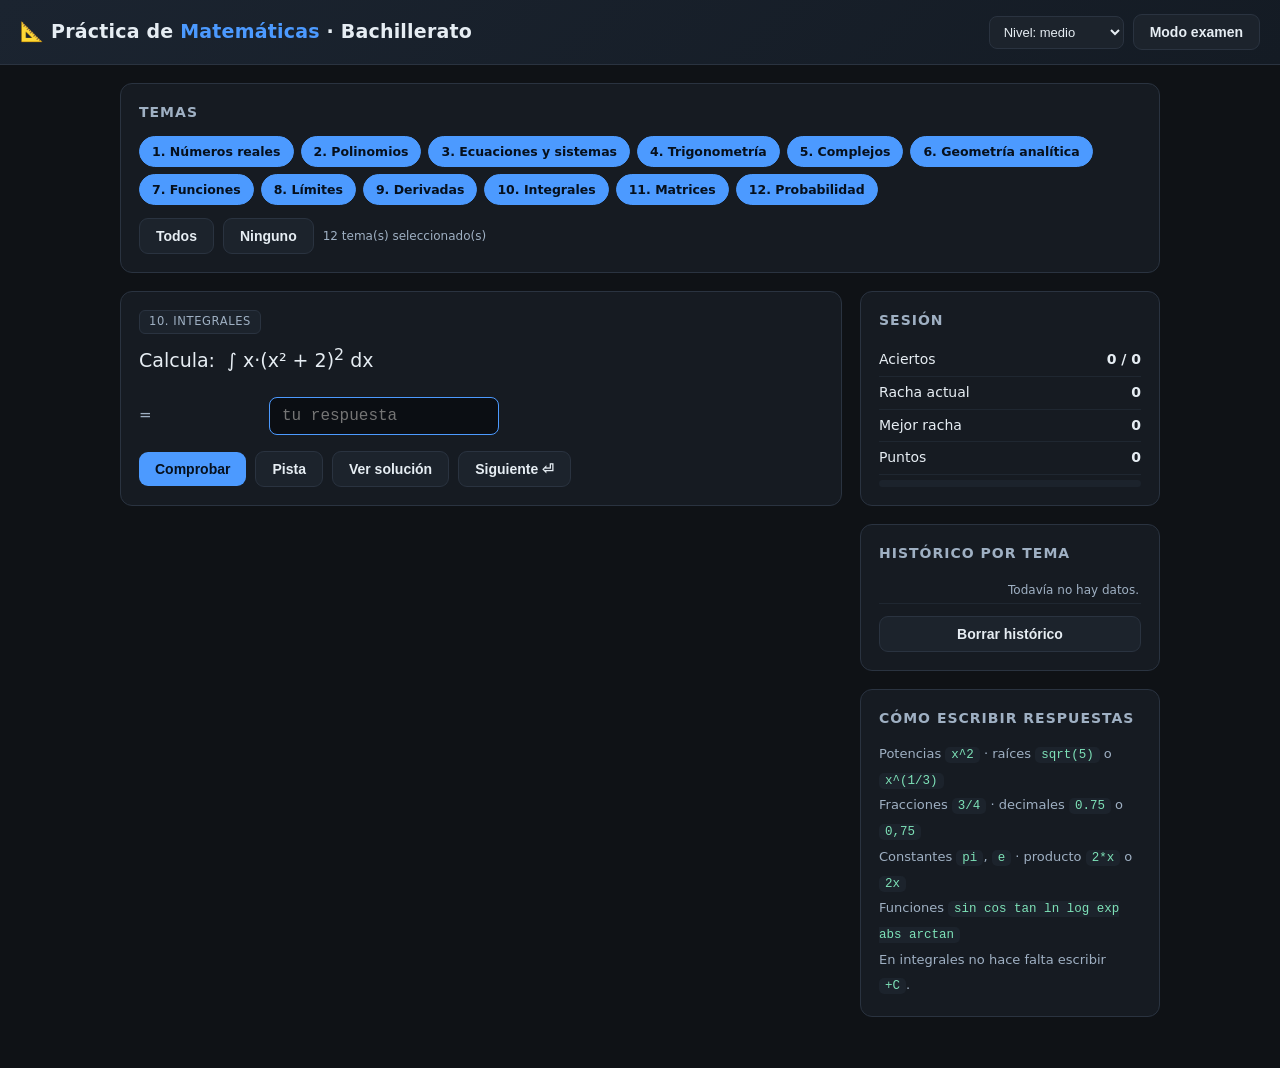
==== app/index.html @ c06fdfd4 "Portal de clases: contenido real de Matematicas y publicacion inicial" ====
<!DOCTYPE html>
<html lang="es">
<head>
<meta charset="utf-8">
<meta name="viewport" content="width=device-width, initial-scale=1">
<title>Práctica de Matemáticas · Bachillerato</title>
<style>
:root{
  --bg:#0f1216; --bg2:#161b22; --bg3:#1c232c; --line:#2a3340;
  --fg:#e6edf3; --fg2:#9fb0c3; --acc:#4c9aff; --acc2:#7ee2b8;
  --ok:#3fb950; --bad:#f0616d; --warn:#e3b341;
  --radius:12px;
}
*{box-sizing:border-box}
body{margin:0;background:var(--bg);color:var(--fg);
  font-family:"Segoe UI",system-ui,-apple-system,sans-serif;line-height:1.55}
header{background:linear-gradient(135deg,#1b2430,#141b24);border-bottom:1px solid var(--line);
  padding:14px 20px;display:flex;flex-wrap:wrap;align-items:center;gap:14px}
h1{font-size:19px;margin:0;font-weight:650;letter-spacing:.2px}
h1 span{color:var(--acc)}
.wrap{max-width:1080px;margin:0 auto;padding:18px 20px 60px}
.grid{display:grid;grid-template-columns:1fr 300px;gap:18px}
@media(max-width:900px){.grid{grid-template-columns:1fr}}
.card{background:var(--bg2);border:1px solid var(--line);border-radius:var(--radius);padding:18px}
.card h2{margin:0 0 12px;font-size:14px;text-transform:uppercase;letter-spacing:1px;color:var(--fg2);font-weight:600}

/* controles */
.chips{display:flex;flex-wrap:wrap;gap:7px}
.chip{background:var(--bg3);border:1px solid var(--line);color:var(--fg2);border-radius:999px;
  padding:5px 12px;font-size:12.5px;cursor:pointer;user-select:none;transition:.12s}
.chip:hover{border-color:var(--acc);color:var(--fg)}
.chip.on{background:var(--acc);border-color:var(--acc);color:#06101d;font-weight:600}
.btn{background:var(--acc);color:#06101d;border:0;border-radius:9px;padding:9px 16px;
  font-size:14px;font-weight:600;cursor:pointer;transition:.12s}
.btn:hover{filter:brightness(1.12)}
.btn.sec{background:var(--bg3);color:var(--fg);border:1px solid var(--line)}
.btn.sec:hover{border-color:var(--acc)}
.btn:disabled{opacity:.4;cursor:not-allowed}
.row{display:flex;gap:9px;flex-wrap:wrap;align-items:center}
select{background:var(--bg3);color:var(--fg);border:1px solid var(--line);border-radius:8px;padding:7px 10px;font-size:13px}

/* ejercicio */
#enun{font-size:19px;margin:6px 0 18px;line-height:1.9}
.tag{display:inline-block;background:var(--bg3);border:1px solid var(--line);color:var(--fg2);
  border-radius:6px;padding:2px 9px;font-size:11.5px;letter-spacing:.6px;text-transform:uppercase}
.campo{display:flex;align-items:center;gap:10px;margin:9px 0;flex-wrap:wrap}
.campo label{min-width:120px;color:var(--fg2);font-size:15px}
.campo input{background:#0b0e13;border:1.5px solid var(--line);color:var(--fg);border-radius:8px;
  padding:9px 12px;font-size:16px;font-family:"Consolas","SF Mono",monospace;width:230px;outline:none}
.campo input:focus{border-color:var(--acc)}
.campo input.ok{border-color:var(--ok);background:#0d1a10}
.campo input.bad{border-color:var(--bad);background:#1c0f11}
.ops{display:flex;flex-direction:column;gap:7px;margin:10px 0}
.op{background:var(--bg3);border:1.5px solid var(--line);border-radius:9px;padding:10px 14px;
  cursor:pointer;font-size:16px;transition:.12s}
.op:hover{border-color:var(--acc)}
.op.sel{border-color:var(--acc);background:#16283f}
.op.ok{border-color:var(--ok);background:#0d1a10}
.op.bad{border-color:var(--bad);background:#1c0f11}
#fb{margin:14px 0 0;padding:12px 14px;border-radius:9px;font-size:15px;display:none}
#fb.ok{display:block;background:#0d1a10;border:1px solid var(--ok);color:#9ae6a8}
#fb.bad{display:block;background:#1c0f11;border:1px solid var(--bad);color:#f2a8ad}
#panel{margin-top:14px;padding:14px;background:#101821;border:1px dashed var(--line);
  border-radius:9px;font-size:15px;display:none;line-height:1.85}
#panel b{color:var(--acc2)}

/* matemáticas */
.frac{display:inline-flex;flex-direction:column;vertical-align:-0.55em;text-align:center;margin:0 3px;font-size:.92em}
.frac .n{border-bottom:1.4px solid currentColor;padding:0 5px;line-height:1.25}
.frac .d{padding:0 5px;line-height:1.25}
.sq{white-space:nowrap}
.sq .rad{border-top:1.4px solid currentColor;padding:0 3px 0 2px;margin-left:-1px}
.per{border-top:1.5px solid currentColor}
.mat{display:inline-flex;align-items:center;vertical-align:middle;margin:0 4px}
.mat .par{font-size:2.4em;font-weight:200;line-height:.9}
.mat table{border-collapse:collapse;margin:0 2px}
.mat td{padding:2px 9px;text-align:center;font-size:.92em}
.sys{display:inline-block;border-left:2px solid currentColor;padding-left:11px;margin:4px 0}
.sys div{line-height:1.7}
code{background:var(--bg3);padding:1px 6px;border-radius:5px;font-size:.88em;color:var(--acc2)}

/* stats */
.stat{display:flex;justify-content:space-between;padding:5px 0;font-size:14px;border-bottom:1px solid #1f2731}
.stat:last-child{border:0}
.stat b{font-variant-numeric:tabular-nums}
.bar{height:7px;background:var(--bg3);border-radius:99px;overflow:hidden;margin-top:5px}
.bar i{display:block;height:100%;background:linear-gradient(90deg,var(--acc),var(--acc2))}
.mini{font-size:12px;color:var(--fg2)}
table.tt{width:100%;border-collapse:collapse;font-size:12.5px}
table.tt td{padding:4px 2px;border-bottom:1px solid #1f2731}
table.tt td:last-child{text-align:right;font-variant-numeric:tabular-nums;color:var(--fg2)}
.hidden{display:none!important}
#ayuda{font-size:13px;color:var(--fg2);line-height:1.9}
#ayuda code{font-size:12.5px}
#examfin li{margin:7px 0}
</style>
</head>
<body>

<header>
  <h1>📐 Práctica de <span>Matemáticas</span> · Bachillerato</h1>
  <div class="row" style="margin-left:auto">
    <select id="nivel">
      <option value="1">Nivel: básico</option>
      <option value="2" selected>Nivel: medio</option>
      <option value="3">Nivel: avanzado</option>
    </select>
    <button class="btn sec" id="bModo">Modo examen</button>
  </div>
</header>

<div class="wrap">
  <div class="card" style="margin-bottom:18px">
    <h2>Temas</h2>
    <div class="chips" id="chips"></div>
    <div class="row" style="margin-top:13px">
      <button class="btn sec" id="bTodos">Todos</button>
      <button class="btn sec" id="bNinguno">Ninguno</button>
      <span class="mini" id="cuenta"></span>
    </div>
  </div>

  <div class="grid">
    <div>
      <div class="card" id="cEj">
        <div class="row" style="justify-content:space-between">
          <span class="tag" id="tagTema">—</span>
          <span class="mini" id="progExam"></span>
        </div>
        <div id="enun">Elige uno o varios temas y pulsa <b>Empezar</b>.</div>
        <div id="campos"></div>
        <div id="fb"></div>
        <div id="panel"></div>
        <div class="row" style="margin-top:16px">
          <button class="btn" id="bComprobar">Comprobar</button>
          <button class="btn sec" id="bPista">Pista</button>
          <button class="btn sec" id="bSol">Ver solución</button>
          <button class="btn sec" id="bSig">Siguiente ⏎</button>
        </div>
      </div>

      <div class="card hidden" id="cExamFin" style="margin-top:18px">
        <h2>Resultado del examen</h2>
        <div id="examfin"></div>
        <button class="btn" id="bReintentar" style="margin-top:12px">Nuevo examen</button>
      </div>
    </div>

    <div>
      <div class="card">
        <h2>Sesión</h2>
        <div class="stat"><span>Aciertos</span><b id="sOk">0 / 0</b></div>
        <div class="stat"><span>Racha actual</span><b id="sRacha">0</b></div>
        <div class="stat"><span>Mejor racha</span><b id="sMejor">0</b></div>
        <div class="stat"><span>Puntos</span><b id="sPts">0</b></div>
        <div class="bar"><i id="barra" style="width:0%"></i></div>
      </div>

      <div class="card" style="margin-top:18px">
        <h2>Histórico por tema</h2>
        <table class="tt" id="tabla"></table>
        <button class="btn sec" id="bReset" style="margin-top:12px;width:100%">Borrar histórico</button>
      </div>

      <div class="card" style="margin-top:18px">
        <h2>Cómo escribir respuestas</h2>
        <div id="ayuda">
          Potencias <code>x^2</code> · raíces <code>sqrt(5)</code> o <code>x^(1/3)</code><br>
          Fracciones <code>3/4</code> · decimales <code>0.75</code> o <code>0,75</code><br>
          Constantes <code>pi</code>, <code>e</code> · producto <code>2*x</code> o <code>2x</code><br>
          Funciones <code>sin cos tan ln log exp abs arctan</code><br>
          En integrales no hace falta escribir <code>+C</code>.
        </div>
      </div>
    </div>
  </div>
</div>

<script>
"use strict";
/* ══════════════════════════ 1. UTILIDADES ══════════════════════════ */
const R = {
  i:(a,b)=>Math.floor(Math.random()*(b-a+1))+a,
  nz:(a,b)=>{let v=0;while(v===0)v=R.i(a,b);return v;},
  pick:a=>a[Math.floor(Math.random()*a.length)],
  sg:()=>Math.random()<0.5?-1:1
};
const gcd=(a,b)=>{a=Math.abs(a);b=Math.abs(b);while(b){const t=b;b=a%b;a=t;}return a||1;};
function fr(n,d){if(d<0){n=-n;d=-d;}const g=gcd(n,d);return [n/g,d/g];}
const fact=n=>{let r=1;for(let i=2;i<=n;i++)r*=i;return r;};
const comb=(n,k)=>(k<0||k>n)?0:Math.round(fact(n)/(fact(k)*fact(n-k)));
const det3=m=>m[0][0]*(m[1][1]*m[2][2]-m[1][2]*m[2][1])
            -m[0][1]*(m[1][0]*m[2][2]-m[1][2]*m[2][0])
            +m[0][2]*(m[1][0]*m[2][1]-m[1][1]*m[2][0]);
const rnd=(x,d)=>Math.round(x*10**d)/10**d;

/* ── render matemático ── */
const MIN='−';
function fh(n,d){const[a,b]=fr(n,d);if(b===1)return String(a).replace('-',MIN);
  return (a<0?MIN:'')+`<span class="frac"><span class="n">${Math.abs(a)}</span><span class="d">${b}</span></span>`;}
function fhx(n,d){return `<span class="frac"><span class="n">${n}</span><span class="d">${d}</span></span>`;}
const sq=x=>`<span class="sq">√<span class="rad">${x}</span></span>`;
const sup=(b,e)=>e===1?b:`${b}<sup>${e}</sup>`;
function pol(cs,v='x'){ // cs de mayor a menor grado
  const g=cs.length-1;let out='';
  cs.forEach((c,i)=>{const p=g-i;if(c===0)return;
    const s=out?(c<0?' '+MIN+' ':' + '):(c<0?MIN:'');
    const a=Math.abs(c);
    const ct=(a===1&&p>0)?'':String(a);
    const vt=p===0?'':(p===1?v:`${v}<sup>${p}</sup>`);
    out+=s+ct+vt;});
  return out||'0';
}
const sgn=c=>(c<0?' '+MIN+' ':' + ')+Math.abs(c);
function matHTML(m){
  let t='<table>'+m.map(r=>'<tr>'+r.map(x=>`<td>${String(x).replace('-',MIN)}</td>`).join('')+'</tr>').join('')+'</table>';
  return `<span class="mat"><span class="par">(</span>${t}<span class="par">)</span></span>`;
}
const sys=ls=>`<span class="sys">${ls.map(l=>`<div>${l}</div>`).join('')}</span>`;

/* ══════════════════════════ 2. PARSER ══════════════════════════ */
const FUNCS={sin:Math.sin,cos:Math.cos,tan:Math.tan,asin:Math.asin,acos:Math.acos,
  atan:Math.atan,arcsin:Math.asin,arccos:Math.acos,arctan:Math.atan,
  ln:Math.log,log:x=>Math.log10(x),sqrt:Math.sqrt,exp:Math.exp,abs:Math.abs,
  senh:Math.sinh,cosh:Math.cosh,sen:Math.sin,tg:Math.tan,raiz:Math.sqrt};
const CONST={pi:Math.PI,e:Math.E,PI:Math.PI};

function tokenize(s){
  s=String(s).replace(/,/g,'.').replace(/\s+/g,'').replace(/[·×]/g,'*').replace(/[−–—]/g,'-');
  const t=[];let i=0;
  while(i<s.length){
    const c=s[i];
    if(/[0-9.]/.test(c)){let j=i;while(j<s.length&&/[0-9.]/.test(s[j]))j++;
      t.push({t:'n',v:parseFloat(s.slice(i,j))});i=j;}
    else if(/[a-zA-Z]/.test(c)){let j=i;while(j<s.length&&/[a-zA-Z]/.test(s[j]))j++;
      t.push({t:'id',v:s.slice(i,j)});i=j;}
    else if('+-*/^()'.includes(c)){t.push({t:c});i++;}
    else throw new Error('car');
  }
  return t;
}
function parse(str){
  const t=tokenize(str);let p=0;
  const peek=()=>t[p], eat=k=>{if(t[p]&&t[p].t===k){p++;return true;}return false;};
  const startsFactor=()=>{const k=peek();return k&&(k.t==='n'||k.t==='id'||k.t==='(');};
  function expr(){let a=term();
    while(peek()&&(peek().t==='+'||peek().t==='-')){const o=t[p++].t;const b=term();
      a=o==='+'?bin(a,b,(x,y)=>x+y):bin(a,b,(x,y)=>x-y);}
    return a;}
  function term(){let a=unary();
    for(;;){
      if(eat('*')) a=bin(a,unary(),(x,y)=>x*y);
      else if(eat('/')) a=bin(a,unary(),(x,y)=>x/y);
      else if(startsFactor()) a=bin(a,unary(),(x,y)=>x*y);
      else break;}
    return a;}
  function unary(){
    if(eat('-')){const a=unary();return v=>-a(v);}
    if(eat('+'))return unary();
    return power();}
  function power(){const a=atom();
    if(eat('^')){const b=unary();return v=>Math.pow(a(v),b(v));}
    return a;}
  function atom(){
    const k=peek();
    if(!k) throw new Error('fin');
    if(k.t==='n'){p++;return ()=>k.v;}
    if(k.t==='('){p++;const a=expr();if(!eat(')'))throw new Error(')');return a;}
    if(k.t==='id'){
      p++;const name=k.v;
      if(FUNCS[name]){const f=FUNCS[name];
        let arg;
        if(eat('(')){arg=expr();if(!eat(')'))throw new Error(')');}
        else arg=power();
        return v=>f(arg(v));}
      if(name in CONST){const c=CONST[name];return ()=>c;}
      if(name.length===1) return v=>(v&&name in v)?v[name]:NaN;
      throw new Error('id '+name);}
    throw new Error('tok');
  }
  const bin=(a,b,f)=>v=>f(a(v),b(v));
  const fn=expr();
  if(p!==t.length) throw new Error('resto');
  return fn;
}
function evalNum(s){try{const f=parse(s);const v=f({});return (typeof v==='number'&&isFinite(v))?v:NaN;}catch(e){return NaN;}}
function sameFn(u,r,dom,upToConst){
  let fu,fr_;
  try{fu=parse(u);fr_=parse(r);}catch(e){return false;}
  const lo=dom?dom[0]:0.37, hi=dom?dom[1]:2.13;
  const ds=[];let val=0;
  for(let i=0;i<16;i++){
    const x=lo+(hi-lo)*(i+0.5)/16+0.011*Math.sin(i*5.3);
    let a,b;
    try{a=fu({x});b=fr_({x});}catch(e){return false;}
    if(!isFinite(a)||!isFinite(b))continue;
    val++;
    if(upToConst) ds.push(a-b);
    else if(Math.abs(a-b)>1e-6*(1+Math.abs(b))) return false;
  }
  if(val<5) return false;
  if(upToConst){const mx=Math.max(...ds),mn=Math.min(...ds);return (mx-mn)<=1e-6*(1+Math.abs(mx));}
  return true;
}
const ACENTOS=new RegExp('[\\u0300-\\u036f]','g');
const norm=s=>String(s).toLowerCase().normalize('NFD').replace(ACENTOS,'').replace(/[\s.\-_]/g,'');

/* ══════════════════════════ 3. GENERADORES ══════════════════════════ */
const TEMAS=[
 {id:'numeros',      n:1,  nom:'Números reales'},
 {id:'polinomios',   n:2,  nom:'Polinomios'},
 {id:'ecuaciones',   n:3,  nom:'Ecuaciones y sistemas'},
 {id:'trigonometria',n:4,  nom:'Trigonometría'},
 {id:'complejos',    n:5,  nom:'Complejos'},
 {id:'geometria',    n:6,  nom:'Geometría analítica'},
 {id:'funciones',    n:7,  nom:'Funciones'},
 {id:'limites',      n:8,  nom:'Límites'},
 {id:'derivadas',    n:9,  nom:'Derivadas'},
 {id:'integrales',   n:10, nom:'Integrales'},
 {id:'matrices',     n:11, nom:'Matrices'},
 {id:'probabilidad', n:12, nom:'Probabilidad'}
];
const GEN={}; TEMAS.forEach(t=>GEN[t.id]=[]);
const add=(tema,nivel,f)=>GEN[tema].push({nivel,f});

/* ───────── TEMA 1 · Números reales ───────── */
add('numeros',1,()=>{
  const b=R.pick([2,3,5,10]), k=R.i(-2,5);
  const disp = k>=0 ? String(b**k) : fhx(1,b**(-k));
  return {en:`Calcula sin calculadora:&nbsp; log<sub>${b}</sub>&thinsp;${disp}`,
    ca:[{et:'=',tipo:'num',resp:String(k)}],
    pi:`¿A qué exponente hay que elevar ${b} para obtener ese número?`,
    so:`${b}<sup>${k}</sup> = ${disp}, por definición de logaritmo el resultado es <b>${k}</b>.`};
});
add('numeros',2,()=>{
  let n=R.i(11,98); if(n%11===0)n++;
  const [p,q]=fr(n,99);
  return {en:`Expresa como fracción irreducible el decimal periódico &nbsp;0,<span class="per">${n}</span><span class="per">${n}</span>…`,
    ca:[{et:'=',tipo:'num',resp:`${p}/${q}`}],
    pi:'Llama x al número, multiplica por 100 y resta.',
    so:`100x = ${n},${n}… &nbsp;y&nbsp; x = 0,${n}… ⟹ 99x = ${n} ⟹ x = ${fh(n,99)} = <b>${fh(p,q)}</b>`};
});
add('numeros',1,()=>{
  const a=R.i(2,9), b=R.pick([2,3,5,6,7,10,11]);
  const N=a*a*b;
  return {en:`Extrae todos los factores posibles de&nbsp; ${sq(N)} &nbsp;y escríbelo como a·${sq('b')}`,
    ca:[{et:'a =',tipo:'num',resp:String(a)},{et:'b =',tipo:'num',resp:String(b)}],
    pi:`Descompón ${N} en factores primos y saca las parejas.`,
    so:`${N} = ${a}² · ${b} ⟹ ${sq(N)} = <b>${a}${sq(b)}</b>`};
});
add('numeros',2,()=>{
  const m=R.pick([2,3,5,7,11]), k=m*R.i(2,6);
  return {en:`Racionaliza y simplifica:&nbsp; ${fhx(k,sq(m))}`,
    ca:[{et:'=',tipo:'num',resp:`${k/m}*sqrt(${m})`}],
    pi:`Multiplica numerador y denominador por ${sq(m)}.`,
    so:`${fhx(k,sq(m))} = ${fhx(k+'·'+sq(m),m)} = <b>${k/m}${sq(m)}</b>`};
});
add('numeros',2,()=>{
  const a=R.i(1,3), m=R.i(-4,4), r=R.i(1,5);
  const b=-a*m, c=a*r;
  return {en:`Resuelve la inecuación&nbsp; |${pol([a,b])}| &lt; ${c} &nbsp;e indica los extremos del intervalo solución.`,
    ca:[{et:'Extremo izq.',tipo:'num',resp:String(m-r)},{et:'Extremo der.',tipo:'num',resp:String(m+r)}],
    pi:'|A| &lt; k equivale a −k &lt; A &lt; k.',
    so:`${MIN}${c} &lt; ${pol([a,b])} &lt; ${c} ⟹ ${a*(m-r)} &lt; ${a}x &lt; ${a*(m+r)} ⟹ x ∈ <b>(${m-r}, ${m+r})</b>`};
});
add('numeros',3,()=>{
  const p=R.i(-3,4),q=R.i(-2,3),r=R.i(-2,3),s=R.i(1,3);
  const ex=(p+2*q-3*r)*s;
  return {en:`Expresa como potencia de 2 e indica el exponente:&nbsp; ( 2<sup>${p}</sup> · 4<sup>${q}</sup> : 8<sup>${r}</sup> )<sup>${s}</sup>`,
    ca:[{et:'exponente =',tipo:'num',resp:String(ex)}],
    pi:'4 = 2² y 8 = 2³. Después suma y resta exponentes.',
    so:`(2<sup>${p}</sup>·2<sup>${2*q}</sup>:2<sup>${3*r}</sup>)<sup>${s}</sup> = (2<sup>${p+2*q-3*r}</sup>)<sup>${s}</sup> = 2<sup><b>${ex}</b></sup>`};
});

/* ───────── TEMA 2 · Polinomios ───────── */
add('polinomios',1,()=>{
  const a=R.i(1,3),b=R.i(-4,4),c=R.i(-5,5),d=R.i(-6,6),r=R.nz(-3,3);
  const P=x=>a*x**3+b*x**2+c*x+d;
  return {en:`Halla el resto de la división&nbsp; (${pol([a,b,c,d])}) : (x ${r>0?MIN+' '+r:'+ '+(-r)})`,
    ca:[{et:'Resto =',tipo:'num',resp:String(P(r))}],
    pi:`Teorema del resto: el resto es P(${r}).`,
    so:`P(${r}) = ${a}·(${r})³ ${sgn(b)}·(${r})² ${sgn(c)}·(${r}) ${sgn(d)} = <b>${P(r)}</b>`};
});
add('polinomios',2,()=>{
  const r=R.pick([1,-1,2,-2,3]), c=R.i(-5,5), m=R.i(-4,4);
  const d=-(r**3+m*r**2+c*r);
  return {en:`Halla <i>m</i> para que&nbsp; x³ + m·x² ${sgn(c)}x ${sgn(d)} &nbsp;sea divisible entre (x ${r>0?MIN+' '+r:'+ '+(-r)})`,
    ca:[{et:'m =',tipo:'num',resp:String(m)}],
    pi:`Divisible entre (x − a) ⟺ P(a) = 0. Sustituye x = ${r}.`,
    so:`P(${r}) = ${r**3} + m·${r**2} ${sgn(c*r)} ${sgn(d)} = 0 ⟹ ${r**2}m = ${-(r**3+c*r+d)} ⟹ m = <b>${m}</b>`};
});
add('polinomios',2,()=>{
  let r=[];while(r.length<3){const v=R.i(-4,4);if(!r.includes(v))r.push(v);}
  r.sort((x,y)=>x-y);
  const [p,q,s]=r;
  const c=[1,-(p+q+s),p*q+p*s+q*s,-p*q*s];
  return {en:`Factoriza y halla las tres raíces (ordenadas de menor a mayor) de&nbsp; ${pol(c)}`,
    ca:[{et:'x₁ =',tipo:'num',resp:String(p)},{et:'x₂ =',tipo:'num',resp:String(q)},{et:'x₃ =',tipo:'num',resp:String(s)}],
    pi:`Prueba con los divisores del término independiente (${-p*q*s}) usando Ruffini.`,
    so:`P(x) = (x ${p<=0?'+ '+(-p):MIN+' '+p})(x ${q<=0?'+ '+(-q):MIN+' '+q})(x ${s<=0?'+ '+(-s):MIN+' '+s}) ⟹ raíces <b>${p}, ${q}, ${s}</b>`};
});
add('polinomios',3,()=>{
  const a=R.i(1,3),b=R.nz(-3,3),n=R.i(4,7),k=R.i(1,n-1);
  const co=comb(n,k)*a**k*b**(n-k);
  return {en:`Halla el coeficiente de x<sup>${k}</sup> en el desarrollo de&nbsp; (${a===1?'':a}x ${sgn(b)})<sup>${n}</sup>`,
    ca:[{et:'coeficiente =',tipo:'num',resp:String(co)}],
    pi:`Término general: C(${n},k)·(${a}x)<sup>${n}</sup><sup>−k</sup>·(${b})<sup>k</sup>. Busca el que deja x<sup>${k}</sup>.`,
    so:`C(${n},${k})·${a}<sup>${k}</sup>·(${b})<sup>${n-k}</sup> = ${comb(n,k)} · ${a**k} · ${b**(n-k)} = <b>${co}</b>`};
});
add('polinomios',3,()=>{
  const p=R.i(1,5);let q=R.i(-5,5);if(q===p||q===-p)q=p+1;
  return {en:`Simplifica la fracción algebraica&nbsp; ${fhx('x² '+MIN+' '+p*p, pol([1,-(p+q),p*q]))}`,
    ca:[{et:'=',tipo:'expr',resp:`(x+${p})/(x-(${q}))`,dom:[Math.max(p,q)+0.7,Math.max(p,q)+3]}],
    pi:'Factoriza numerador (diferencia de cuadrados) y denominador.',
    so:`${fhx(`(x${MIN}${p})(x+${p})`,`(x${MIN}${p})(x ${q<0?'+ '+(-q):MIN+' '+q})`)} = <b>${fhx('x + '+p,`x ${q<0?'+ '+(-q):MIN+' '+q}`)}</b>`};
});

/* ───────── TEMA 3 · Ecuaciones y sistemas ───────── */
add('ecuaciones',1,()=>{
  let x1=R.i(-6,5),x2=R.i(-5,6);if(x1>x2){const t=x1;x1=x2;x2=t;}if(x1===x2)x2++;
  const a=R.i(1,2);
  return {en:`Resuelve:&nbsp; ${pol([a,-a*(x1+x2),a*x1*x2])} = 0`,
    ca:[{et:'x menor =',tipo:'num',resp:String(x1)},{et:'x mayor =',tipo:'num',resp:String(x2)}],
    pi:'Usa la fórmula general o factoriza.',
    so:`Δ = ${(a*(x1+x2))**2-4*a*a*x1*x2} ⟹ x = ${fhx(a*(x1+x2)+' ± '+Math.abs(a*(x2-x1)),2*a)} ⟹ <b>x = ${x1}</b> y <b>x = ${x2}</b>`};
});
add('ecuaciones',2,()=>{
  const p=R.i(1,4);let q=R.i(1,5);if(q===p)q++;
  return {en:`Resuelve la bicuadrada&nbsp; ${pol([1,0,-(p*p+q*q),0,p*p*q*q])} = 0 &nbsp;e indica las dos raíces positivas.`,
    ca:[{et:'menor =',tipo:'num',resp:String(Math.min(p,q))},{et:'mayor =',tipo:'num',resp:String(Math.max(p,q))}],
    pi:'Haz el cambio t = x².',
    so:`t² ${MIN} ${p*p+q*q}t + ${p*p*q*q} = 0 ⟹ t = ${p*p}, t = ${q*q} ⟹ x = ±${p}, ±${q}. Positivas: <b>${Math.min(p,q)} y ${Math.max(p,q)}</b>`};
});
add('ecuaciones',2,()=>{
  const a=R.pick([2,3,5]),p=R.i(2,4),r=R.i(-2,1),q=R.i(-4,4);
  const s=q+(p-r)*R.i(-3,3);
  const x=(s-q)/(p-r);
  return {en:`Resuelve la ecuación exponencial&nbsp; ${a}<sup>${pol([p,q])}</sup> = ${a}<sup>${pol([r,s])}</sup>`,
    ca:[{et:'x =',tipo:'num',resp:String(x)}],
    pi:'Bases iguales ⟹ exponentes iguales.',
    so:`${pol([p,q])} = ${pol([r,s])} ⟹ ${p-r}x = ${s-q} ⟹ x = <b>${x}</b>`};
});
add('ecuaciones',2,()=>{
  const x0=R.i(-5,5),y0=R.i(-5,5);
  let a,b,c,d;
  do{a=R.nz(-4,4);b=R.nz(-4,4);c=R.nz(-4,4);d=R.nz(-4,4);}while(a*d-b*c===0);
  return {en:`Resuelve el sistema:&nbsp; ${sys([`${a}x ${sgn(b)}y = ${a*x0+b*y0}`,`${c}x ${sgn(d)}y = ${c*x0+d*y0}`])}`,
    ca:[{et:'x =',tipo:'num',resp:String(x0)},{et:'y =',tipo:'num',resp:String(y0)}],
    pi:'Reducción: multiplica cada ecuación para eliminar una incógnita.',
    so:`Determinante = ${a*d-b*c} ≠ 0 ⟹ solución única <b>x = ${x0}, y = ${y0}</b>`};
});
add('ecuaciones',3,()=>{
  const x0=R.i(-3,3),y0=R.i(-3,3),z0=R.i(-3,3);
  let A;let g=0;
  do{A=[[R.nz(-3,3),R.i(-3,3),R.i(-3,3)],[R.i(-3,3),R.nz(-3,3),R.i(-3,3)],[R.i(-3,3),R.i(-3,3),R.nz(-3,3)]];g++;}
  while(Math.abs(det3(A))<1&&g<40);
  const B=A.map(r=>r[0]*x0+r[1]*y0+r[2]*z0);
  const li=A.map((r,i)=>`${r[0]}x ${sgn(r[1])}y ${sgn(r[2])}z = ${B[i]}`);
  return {en:`Resuelve por Gauss:&nbsp; ${sys(li)}`,
    ca:[{et:'x =',tipo:'num',resp:String(x0)},{et:'y =',tipo:'num',resp:String(y0)},{et:'z =',tipo:'num',resp:String(z0)}],
    pi:'Escalona la matriz ampliada haciendo ceros bajo la diagonal.',
    so:`det(A) = ${det3(A)} ≠ 0 ⟹ S.C.D. Solución: <b>(${x0}, ${y0}, ${z0})</b>`};
});
add('ecuaciones',2,()=>{
  let r1=R.i(-4,2),r2=R.i(-1,5);if(r1>=r2)r2=r1+R.i(1,3);
  const mayor=R.sg()>0;
  const ops=[`(${MIN}∞, ${r1}) ∪ (${r2}, +∞)`,`(${r1}, ${r2})`,`[${r1}, ${r2}]`,`ℝ`];
  const resp=mayor?0:1;
  return {en:`Resuelve la inecuación&nbsp; ${pol([1,-(r1+r2),r1*r2])} ${mayor?'&gt;':'&lt;'} 0`,
    ca:[{et:'',tipo:'opciones',ops,resp}],
    pi:`Factoriza: (x ${r1<0?'+':MIN} ${Math.abs(r1)})(x ${r2<0?'+':MIN} ${Math.abs(r2)}) y estudia el signo.`,
    so:`Raíces ${r1} y ${r2}. La parábola abre hacia arriba: es positiva <i>fuera</i> de las raíces y negativa <i>entre</i> ellas. Solución: <b>${ops[resp]}</b>`};
});

/* ───────── TEMA 4 · Trigonometría ───────── */
const ANG=[0,30,45,60,90,120,135,150,180,210,225,240,270,300,315,330];
const EX={0:'0',30:'1/2',45:'sqrt(2)/2',60:'sqrt(3)/2',90:'1'};
add('trigonometria',1,()=>{
  let a,razon,val,txt;
  do{ a=R.pick(ANG); razon=R.pick(['sin','cos','tan']);
      val = razon==='sin'?Math.sin(a*Math.PI/180):razon==='cos'?Math.cos(a*Math.PI/180):Math.tan(a*Math.PI/180);
  }while(!isFinite(val)||Math.abs(val)>50);
  const nm={sin:'sen',cos:'cos',tan:'tg'}[razon];
  return {en:`Calcula el <b>valor exacto</b> de&nbsp; ${nm} ${a}°`,
    ca:[{et:'=',tipo:'num',resp:String(rnd(val,12)),tol:1e-4}],
    pi:'Reduce al primer cuadrante y aplica la tabla de razones notables. Puedes escribir sqrt(3)/2.',
    so:`${nm} ${a}° = <b>${rnd(val,4)}</b> (valor exacto en la tabla de notables).`};
});
add('trigonometria',2,()=>{
  const T=R.pick([[3,4,5],[5,12,13],[8,15,17],[7,24,25],[20,21,29]]);
  const cuad=R.pick([1,2,3,4]);
  const sSig=(cuad===1||cuad===2)?1:-1, cSig=(cuad===1||cuad===4)?1:-1;
  const sen=sSig*T[0]/T[2], cos=cSig*T[1]/T[2];
  return {en:`Sabiendo que sen α = ${fh(sSig*T[0],T[2])} &nbsp;y que α está en el <b>${cuad}.º cuadrante</b>, calcula cos α y tg α.`,
    ca:[{et:'cos α =',tipo:'num',resp:`${cSig*T[1]}/${T[2]}`,tol:1e-6},
        {et:'tg α =',tipo:'num',resp:`(${sSig*T[0]})/(${cSig*T[1]})`,tol:1e-6}],
    pi:'sen²α + cos²α = 1. El signo lo decide el cuadrante.',
    so:`cos²α = 1 ${MIN} ${fh(T[0]*T[0],T[2]*T[2])} = ${fh(T[1]*T[1],T[2]*T[2])} ⟹ cos α = <b>${fh(cSig*T[1],T[2])}</b> (signo del ${cuad}.º cuadrante) y tg α = <b>${fh(sSig*T[0],cSig*T[1])}</b>`};
});
add('trigonometria',2,()=>{
  const k=R.pick([[30,'1/2'],[45,'sqrt(2)/2'],[60,'sqrt(3)/2']]);
  const v=k[0], val=Math.sin(v*Math.PI/180);
  return {en:`Resuelve&nbsp; sen x = ${v===30?fhx(1,2):v===45?fhx(sq(2),2):fhx(sq(3),2)} &nbsp;en el intervalo [0°, 360°). Da las dos soluciones en grados.`,
    ca:[{et:'x₁ =',tipo:'num',resp:String(v)},{et:'x₂ =',tipo:'num',resp:String(180-v)}],
    pi:'El seno es positivo en el 1.er y 2.º cuadrante: x y 180° − x.',
    so:`x = ${v}° &nbsp;y&nbsp; x = 180° ${MIN} ${v}° = <b>${180-v}°</b>`};
});
add('trigonometria',2,()=>{
  const b=R.i(4,12),c=R.i(4,12),A=R.pick([60,120]);
  const a2=b*b+c*c-2*b*c*Math.cos(A*Math.PI/180);
  return {en:`En un triángulo se conocen b = ${b}, c = ${c} y el ángulo A = ${A}°. Halla el lado <i>a</i> (2 decimales).`,
    ca:[{et:'a =',tipo:'num',resp:String(rnd(Math.sqrt(a2),6)),tol:0.02}],
    pi:'Teorema del coseno: a² = b² + c² − 2bc·cos A.',
    so:`a² = ${b*b} + ${c*c} ${MIN} 2·${b}·${c}·cos ${A}° = ${rnd(a2,3)} ⟹ a = <b>${rnd(Math.sqrt(a2),2)}</b>`};
});
add('trigonometria',2,()=>{
  const b=R.i(5,14),c=R.i(5,14),A=R.pick([30,45,60,120,135]);
  const S=0.5*b*c*Math.sin(A*Math.PI/180);
  return {en:`Halla el área del triángulo de lados b = ${b} y c = ${c} que forman un ángulo de ${A}° (2 decimales).`,
    ca:[{et:'Área =',tipo:'num',resp:String(rnd(S,8)),tol:0.02}],
    pi:'S = ½·b·c·sen A.',
    so:`S = ½ · ${b} · ${c} · sen ${A}° = <b>${rnd(S,2)}</b> u²`};
});
add('trigonometria',1,()=>{
  const g=R.pick([30,45,60,90,120,135,150,210,240,270,300,315]);
  const [p,q]=fr(g,180);
  return {en:`Expresa ${g}° en radianes (usa <code>pi</code>).`,
    ca:[{et:'=',tipo:'num',resp:`${p}*pi/${q}`}],
    pi:'180° = π rad, luego multiplica por π/180.',
    so:`${g}° · ${fhx('π',180)} = <b>${q===1?p+'π':fhx(p===1?'π':p+'π',q)}</b> rad`};
});

/* ───────── TEMA 5 · Complejos ───────── */
const cxTxt=(a,b)=>{ if(b===0) return String(a).replace('-',MIN);
  if(a===0) return (b===1?'i':b===-1?MIN+'i':String(b).replace('-',MIN)+'i');
  return `${String(a).replace('-',MIN)} ${b<0?MIN:'+'} ${Math.abs(b)===1?'':Math.abs(b)}i`;};
add('complejos',1,()=>{
  const n=R.i(5,60);
  const v=['1','i',MIN+'1',MIN+'i'][n%4];
  return {en:`Calcula&nbsp; i<sup>${n}</sup>`,
    ca:[{et:'',tipo:'opciones',ops:['1','i',MIN+'1',MIN+'i'],resp:n%4}],
    pi:'Las potencias de i se repiten cada 4. Divide el exponente entre 4 y mira el resto.',
    so:`${n} = 4·${Math.floor(n/4)} + ${n%4} ⟹ i<sup>${n}</sup> = i<sup>${n%4}</sup> = <b>${v}</b>`};
});
add('complejos',1,()=>{
  const a=R.nz(-5,5),b=R.nz(-5,5),c=R.nz(-5,5),d=R.nz(-5,5);
  return {en:`Calcula&nbsp; (${cxTxt(a,b)})·(${cxTxt(c,d)})`,
    ca:[{et:'Parte real',tipo:'num',resp:String(a*c-b*d)},{et:'Parte imaginaria',tipo:'num',resp:String(a*d+b*c)}],
    pi:'Multiplica como binomios y recuerda que i² = −1.',
    so:`(${a}${b<0?MIN:'+'}${Math.abs(b)}i)(${c}${d<0?MIN:'+'}${Math.abs(d)}i) = ${a*c} + ${a*d}i + ${b*c}i + ${b*d}i² = <b>${cxTxt(a*c-b*d,a*d+b*c)}</b>`};
});
add('complejos',2,()=>{
  const a=R.nz(-6,6),b=R.nz(-6,6),c=R.nz(-4,4),d=R.nz(-4,4);
  const m=c*c+d*d;
  return {en:`Calcula y expresa en forma binómica:&nbsp; ${fhx(cxTxt(a,b),cxTxt(c,d))}`,
    ca:[{et:'Parte real',tipo:'num',resp:`(${a*c+b*d})/${m}`},{et:'Parte imaginaria',tipo:'num',resp:`(${b*c-a*d})/${m}`}],
    pi:'Multiplica numerador y denominador por el conjugado del denominador.',
    so:`Multiplicando por el conjugado: ${fhx(`(${cxTxt(a,b)})(${cxTxt(c,-d)})`,m)} = <b>${fh(a*c+b*d,m)} ${(b*c-a*d)<0?MIN:'+'} ${fh(Math.abs(b*c-a*d),m)}i</b>`};
});
add('complejos',2,()=>{
  const a=R.nz(-5,5),b=R.nz(-5,5);
  let arg=Math.atan2(b,a)*180/Math.PI; if(arg<0)arg+=360;
  return {en:`Halla el módulo y el argumento (en grados, entre 0° y 360°) de&nbsp; z = ${cxTxt(a,b)}`,
    ca:[{et:'|z| =',tipo:'num',resp:String(rnd(Math.hypot(a,b),8)),tol:0.01},
        {et:'arg z =',tipo:'num',resp:String(rnd(arg,6)),tol:0.5}],
    pi:'|z| = √(a²+b²). Para el argumento usa tg α = b/a y decide con el cuadrante en que está (a, b).',
    so:`|z| = √(${a}² + ${b}²) = <b>${rnd(Math.hypot(a,b),3)}</b>; el punto (${a}, ${b}) está en el ${a>0&&b>0?'1.er':a<0&&b>0?'2.º':a<0?'3.er':'4.º'} cuadrante ⟹ arg z = <b>${rnd(arg,2)}°</b>`};
});
add('complejos',3,()=>{
  const r=R.i(1,3),al=R.pick([30,45,60,90,120,135,150]),n=R.i(2,5);
  return {en:`Aplica la fórmula de De Moivre a&nbsp; (${r}<sub>${al}°</sub>)<sup>${n}</sup> &nbsp;y da el resultado en forma polar (argumento en [0°, 360°)).`,
    ca:[{et:'módulo =',tipo:'num',resp:String(r**n)},{et:'argumento =',tipo:'num',resp:String((n*al)%360)}],
    pi:'(r<sub>α</sub>)ⁿ = (rⁿ)<sub>nα</sub>, reduciendo el ángulo a una vuelta.',
    so:`(${r}<sub>${al}°</sub>)<sup>${n}</sup> = ${r**n}<sub>${n*al}°</sub> = <b>${r**n}<sub>${(n*al)%360}°</sub></b>`};
});
add('complejos',2,()=>{
  const p=R.nz(-5,5),q=R.i(1,6);
  const b=-2*p, c=p*p+q*q;
  return {en:`Resuelve en ℂ:&nbsp; ${pol([1,b,c])} = 0 &nbsp;(da la solución con parte imaginaria positiva).`,
    ca:[{et:'Parte real',tipo:'num',resp:String(p)},{et:'Parte imaginaria',tipo:'num',resp:String(q)}],
    pi:'Aplica la fórmula general; si Δ < 0 escribe √Δ = i·√|Δ|.',
    so:`Δ = ${b*b-4*c} < 0 ⟹ x = ${fhx(`${-b} ± ${Math.abs(2*q)}i`,2)} = <b>${cxTxt(p,q)}</b> y su conjugada.`};
});

/* ───────── TEMA 6 · Geometría analítica ───────── */
add('geometria',1,()=>{
  let x1=R.i(-6,6),y1=R.i(-6,6),x2=R.i(-6,6),y2=R.i(-6,6);
  if(x1===x2)x2=x1+R.i(1,4);
  const m=(y2-y1)/(x2-x1), n=y1-m*x1;
  return {en:`Halla la ecuación explícita (y = mx + n) de la recta que pasa por A(${x1}, ${y1}) y B(${x2}, ${y2}).`,
    ca:[{et:'m =',tipo:'num',resp:`(${y2-y1})/(${x2-x1})`},{et:'n =',tipo:'num',resp:String(rnd(n,10))}],
    pi:'m = (y₂ − y₁)/(x₂ − x₁), y después sustituye un punto.',
    so:`m = ${fh(y2-y1,x2-x1)}; sustituyendo A: n = ${y1} ${MIN} (${fh(y2-y1,x2-x1)})·(${x1}) = <b>${rnd(n,4)}</b>`};
});
add('geometria',2,()=>{
  const A=R.nz(-5,5),B=R.nz(-5,5),C=R.i(-8,8),px=R.i(-6,6),py=R.i(-6,6);
  const d=Math.abs(A*px+B*py+C)/Math.hypot(A,B);
  return {en:`Calcula la distancia del punto P(${px}, ${py}) a la recta&nbsp; r: ${A}x ${sgn(B)}y ${sgn(C)} = 0`,
    ca:[{et:'d(P,r) =',tipo:'num',resp:String(rnd(d,10)),tol:1e-4}],
    pi:'d = |A·p₁ + B·p₂ + C| / √(A² + B²).',
    so:`d = ${fhx(`|${A}·${px} ${sgn(B*py)} ${sgn(C)}|`,`√(${A*A} + ${B*B})`)} = ${fhx(Math.abs(A*px+B*py+C),rnd(Math.hypot(A,B),4))} = <b>${rnd(d,4)}</b>`};
});
add('geometria',2,()=>{
  const a=R.i(-5,5),b=R.i(-5,5),r=R.i(2,7);
  const D=-2*a,E=-2*b,F=a*a+b*b-r*r;
  return {en:`Halla el centro y el radio de la circunferencia&nbsp; x² + y² ${sgn(D)}x ${sgn(E)}y ${sgn(F)} = 0`,
    ca:[{et:'centro x =',tipo:'num',resp:String(a)},{et:'centro y =',tipo:'num',resp:String(b)},{et:'radio =',tipo:'num',resp:String(r)}],
    pi:'Centro (−D/2, −E/2) y r = √(D²/4 + E²/4 − F).',
    so:`Centro (${MIN}${D}/2, ${MIN}${E}/2) = <b>(${a}, ${b})</b>; r = √(${a*a} + ${b*b} ${MIN} ${F}) = <b>${r}</b>`};
});
add('geometria',1,()=>{
  const A=R.nz(-6,6),B=R.nz(-6,6),C=R.i(-9,9);
  return {en:`Halla la pendiente de una recta <b>perpendicular</b> a&nbsp; r: ${A}x ${sgn(B)}y ${sgn(C)} = 0`,
    ca:[{et:"m' =",tipo:'num',resp:`${B}/${A}`}],
    pi:'La pendiente de r es −A/B, y m·m′ = −1.',
    so:`m<sub>r</sub> = ${fh(-A,B)} ⟹ m′ = ${MIN}1/m<sub>r</sub> = <b>${fh(B,A)}</b>`};
});
add('geometria',2,()=>{
  const par=R.pick([[5,3],[5,4],[13,5],[13,12],[10,6],[10,8],[25,7],[25,24]]);
  const a=par[0],b=par[1],c=Math.sqrt(a*a-b*b);
  return {en:`Dada la elipse&nbsp; ${fhx('x²',a*a)} + ${fhx('y²',b*b)} = 1, halla <i>c</i> (semidistancia focal) y la excentricidad.`,
    ca:[{et:'c =',tipo:'num',resp:String(rnd(c,10)),tol:1e-4},{et:'e =',tipo:'num',resp:`${rnd(c,10)}/${a}`,tol:1e-4}],
    pi:'En la elipse c² = a² − b² y e = c/a.',
    so:`c = √(${a*a} ${MIN} ${b*b}) = <b>${rnd(c,4)}</b>; e = c/a = <b>${rnd(c/a,4)}</b>`};
});
add('geometria',3,()=>{
  const m1=R.nz(-3,3),m2=R.nz(-3,3);
  if(1+m1*m2===0) return {en:`Halla el ángulo que forman&nbsp; r: y = ${m1}x &nbsp;y&nbsp; s: y = ${m2}x`,
    ca:[{et:'ángulo (°) =',tipo:'num',resp:'90',tol:0.1}],
    pi:'Si m₁·m₂ = −1 las rectas son perpendiculares.',so:'m₁·m₂ = −1 ⟹ <b>90°</b>'};
  const ang=Math.atan(Math.abs((m2-m1)/(1+m1*m2)))*180/Math.PI;
  return {en:`Halla el ángulo (en grados, 2 decimales) que forman&nbsp; r: y = ${pol([m1,0])} &nbsp;y&nbsp; s: y = ${pol([m2,0])}`,
    ca:[{et:'ángulo (°) =',tipo:'num',resp:String(rnd(ang,8)),tol:0.05}],
    pi:'tg α = |(m₂ − m₁)/(1 + m₁m₂)|.',
    so:`tg α = |${fhx(m2-m1,1+m1*m2)}| = ${rnd(Math.abs((m2-m1)/(1+m1*m2)),4)} ⟹ α = <b>${rnd(ang,2)}°</b>`};
});

/* ───────── TEMA 7 · Funciones ───────── */
add('funciones',1,()=>{
  let r1=R.i(-5,4),r2=R.i(-4,5);if(r1>=r2)r2=r1+R.i(1,4);
  return {en:`Halla los valores que <b>no</b> pertenecen al dominio de&nbsp; f(x) = ${fhx('x + 1',pol([1,-(r1+r2),r1*r2]))}`,
    ca:[{et:'menor =',tipo:'num',resp:String(r1)},{et:'mayor =',tipo:'num',resp:String(r2)}],
    pi:'El denominador no puede anularse: resuelve la ecuación de 2.º grado.',
    so:`x² ${sgn(-(r1+r2))}x ${sgn(r1*r2)} = (x ${r1<0?'+ '+(-r1):MIN+' '+r1})(x ${r2<0?'+ '+(-r2):MIN+' '+r2}) = 0 ⟹ Dom f = ℝ ∖ {<b>${r1}, ${r2}</b>}`};
});
add('funciones',2,()=>{
  const a=R.nz(-4,4),b=R.i(-5,5),c=R.i(-5,5);
  return {en:`Si f(x) = ${pol([a,b])} y g(x) = x² ${sgn(c)}, halla (g∘f)(x) desarrollada.`,
    ca:[{et:'(g∘f)(x) =',tipo:'expr',resp:`(${a}*x+(${b}))^2+(${c})`}],
    pi:'(g∘f)(x) = g(f(x)): sustituye f(x) dentro de g.',
    so:`g(f(x)) = (${pol([a,b])})² ${sgn(c)} = <b>${pol([a*a,2*a*b,b*b+c])}</b>`};
});
add('funciones',2,()=>{
  const a=R.nz(-5,5),b=R.i(-6,6);
  return {en:`Halla la función inversa de&nbsp; f(x) = ${pol([a,b])}`,
    ca:[{et:'f⁻¹(x) =',tipo:'expr',resp:`(x-(${b}))/(${a})`}],
    pi:'Escribe y = f(x), despeja x y después intercambia los nombres.',
    so:`y = ${pol([a,b])} ⟹ x = ${fhx(`y ${b<0?'+ '+(-b):MIN+' '+b}`,a)} ⟹ f⁻¹(x) = <b>${fhx(`x ${b<0?'+ '+(-b):MIN+' '+b}`,a)}</b>`};
});
add('funciones',1,()=>{
  const a=R.nz(-3,3),b=R.i(-8,8),c=R.i(-8,8);
  const xv=-b/(2*a), yv=a*xv*xv+b*xv+c;
  return {en:`Halla el vértice de la parábola&nbsp; y = ${pol([a,b,c])}`,
    ca:[{et:'x del vértice',tipo:'num',resp:`(${-b})/(${2*a})`},{et:'y del vértice',tipo:'num',resp:String(rnd(yv,10))}],
    pi:'x_v = −b/(2a); después sustituye para hallar y_v.',
    so:`x<sub>v</sub> = ${fh(-b,2*a)} = ${rnd(xv,4)} ⟹ y<sub>v</sub> = <b>${rnd(yv,4)}</b>`};
});
add('funciones',2,()=>{
  let a,b,c,d;
  do{a=R.nz(-5,5);b=R.i(-6,6);c=R.nz(-4,4);d=R.i(-6,6);}while(a*d-b*c===0);
  return {en:`Halla las asíntotas de&nbsp; f(x) = ${fhx(pol([a,b]),pol([c,d]))}`,
    ca:[{et:'A. vertical x =',tipo:'num',resp:`(${-d})/(${c})`},{et:'A. horizontal y =',tipo:'num',resp:`(${a})/(${c})`}],
    pi:'Vertical: donde se anula el denominador. Horizontal: cociente de los coeficientes principales.',
    so:`Denominador = 0 ⟹ x = ${fh(-d,c)}. Y lím<sub>x→∞</sub> f(x) = ${fh(a,c)} ⟹ y = <b>${fh(a,c)}</b>`};
});
add('funciones',1,()=>{
  const cs=[['x⁴ '+MIN+' 3x²',0],['x³ + x',1],['x² + x',2],['|x| + 1',0],[MIN+'5x⁵ + 2x',1],['x² + 2x + 1',2],['cos x + x²',0],['x·|x|',1]];
  const c=R.pick(cs);
  return {en:`Estudia la simetría de&nbsp; f(x) = ${c[0]}`,
    ca:[{et:'',tipo:'opciones',ops:['Par (simétrica respecto del eje Y)','Impar (simétrica respecto del origen)','Ni par ni impar'],resp:c[1]}],
    pi:'Calcula f(−x) y compáralo con f(x) y con −f(x).',
    so:`Sustituyendo: f(${MIN}x) ${c[1]===0?'= f(x) ⟹ <b>par</b>':c[1]===1?'= '+MIN+'f(x) ⟹ <b>impar</b>':'no coincide ni con f(x) ni con '+MIN+'f(x) ⟹ <b>ninguna</b>'}`};
});

/* ───────── TEMA 8 · Límites ───────── */
add('limites',1,()=>{
  const a=R.nz(-5,5);let b=R.i(-5,5);if(b===a)b=a+2;
  const L=2*a/(a-b);
  return {en:`Calcula&nbsp; lím<sub>x→${a}</sub> ${fhx('x² '+MIN+' '+a*a,pol([1,-(a+b),a*b]))}`,
    ca:[{et:'=',tipo:'num',resp:`(${2*a})/(${a-b})`}],
    pi:'Es una indeterminación 0/0: factoriza numerador y denominador y simplifica.',
    so:`${fhx(`(x${MIN}${a})(x+${a})`,`(x${MIN}${a})(x ${b<0?'+ '+(-b):MIN+' '+b})`)} → ${fhx(2*a,a-b)} = <b>${rnd(L,4)}</b>`};
});
add('limites',1,()=>{
  const p=R.nz(-6,6),q=R.nz(-6,6),r=R.i(-5,5),s=R.i(-5,5);
  return {en:`Calcula&nbsp; lím<sub>x→∞</sub> ${fhx(pol([p,r,1]),pol([q,s,-2]))}`,
    ca:[{et:'=',tipo:'num',resp:`(${p})/(${q})`}],
    pi:'Mismo grado arriba y abajo ⟹ el límite es el cociente de los coeficientes principales.',
    so:`Ambos son de grado 2 ⟹ límite = ${fh(p,q)} = <b>${rnd(p/q,4)}</b>`};
});
add('limites',2,()=>{
  const a=R.i(2,7);
  return {en:`Calcula&nbsp; lím<sub>x→0</sub> ${fhx(`${sq('x + '+a*a)} ${MIN} ${a}`,'x')}`,
    ca:[{et:'=',tipo:'num',resp:`1/${2*a}`}],
    pi:'Indeterminación 0/0 con raíz: multiplica por el conjugado.',
    so:`${fhx(`(x+${a*a}) ${MIN} ${a*a}`,`x(${sq('x+'+a*a)} + ${a})`)} = ${fhx(1,`${sq('x+'+a*a)}+${a}`)} → <b>${fh(1,2*a)}</b>`};
});
add('limites',3,()=>{
  const p=R.i(1,5);let q=R.i(-4,4);if(q===p)q=p+1;const r=R.i(1,3);
  const k=r*(p-q);
  return {en:`Calcula&nbsp; lím<sub>x→∞</sub> ( ${fhx('x + '+p,`x ${q<0?'+ '+(-q):MIN+' '+q}`)} )<sup>${r===1?'':r}x</sup>`,
    ca:[{et:'=',tipo:'num',resp:`e^(${k})`,tol:1e-4}],
    pi:'Es 1<sup>∞</sup>: el resultado es e elevado a lím g(x)·(f(x) − 1).',
    so:`Exponente = lím ${r}x·(${fhx('x+'+p,`x ${q<0?'+ '+(-q):MIN+' '+q}`)} ${MIN} 1) = lím ${fhx(`${r}x·${p-q}`,`x ${q<0?'+ '+(-q):MIN+' '+q}`)} = ${k} ⟹ resultado <b>e<sup>${k}</sup></b> ≈ ${rnd(Math.exp(k),4)}`};
});
add('limites',2,()=>{
  const k=R.i(-3,3),m=R.nz(-4,4),b=R.i(-5,5);
  const a=m*k+b-k*k;
  return {en:`Halla el valor de <i>a</i> para que f(x) sea continua en x = ${k}:<br>&nbsp;&nbsp; f(x) = { x² + a &nbsp;si x ≤ ${k} ;&nbsp; ${pol([m,b])} &nbsp;si x &gt; ${k} }`,
    ca:[{et:'a =',tipo:'num',resp:String(a)}],
    pi:'Los dos límites laterales deben coincidir en el punto de empalme.',
    so:`${k*k} + a = ${m*k+b} ⟹ a = <b>${a}</b>`};
});
add('limites',3,()=>{
  const a=R.nz(-4,4),b=R.i(-6,6),c=R.i(-6,6),d=R.nz(-3,3),e=R.i(-5,5);
  const m=a/d, n=(b*d-a*e)/(d*d);
  return {en:`Halla la asíntota oblicua (y = mx + n) de&nbsp; f(x) = ${fhx(pol([a,b,c]),pol([d,e]))}`,
    ca:[{et:'m =',tipo:'num',resp:`(${a})/(${d})`},{et:'n =',tipo:'num',resp:`(${b*d-a*e})/(${d*d})`}],
    pi:'Divide los polinomios: el cociente es la asíntota oblicua.',
    so:`Dividiendo: cociente = ${rnd(m,4)}x ${n<0?MIN+' ':'+ '}${Math.abs(rnd(n,4))} ⟹ y = <b>${fh(a,d)}x ${sgn(rnd(n,4))}</b>`};
});

/* ───────── TEMA 9 · Derivadas ───────── */
add('derivadas',1,()=>{
  const a=R.nz(-5,5),b=R.nz(-6,6),c=R.i(-6,6),d=R.i(-9,9);
  return {en:`Deriva:&nbsp; f(x) = ${pol([a,b,c,d])}`,
    ca:[{et:"f'(x) =",tipo:'expr',resp:`${3*a}*x^2+${2*b}*x+(${c})`}],
    pi:'Regla de la potencia: (xⁿ)′ = n·xⁿ⁻¹.',
    so:`f′(x) = <b>${pol([3*a,2*b,c])}</b>`};
});
add('derivadas',2,()=>{
  const n=R.i(2,4),a=R.nz(-3,3);
  return {en:`Deriva:&nbsp; f(x) = x<sup>${n}</sup>·e<sup>${a===1?'':a===-1?MIN:a}x</sup>`,
    ca:[{et:"f'(x) =",tipo:'expr',resp:`${n}*x^${n-1}*exp(${a}*x)+x^${n}*${a}*exp(${a}*x)`,dom:[0.4,1.6]}],
    pi:'Regla del producto: (u·v)′ = u′v + uv′, con (e^{ax})′ = a·e^{ax}.',
    so:`f′(x) = ${n}x<sup>${n-1}</sup>e<sup>${a}x</sup> + ${a}x<sup>${n}</sup>e<sup>${a}x</sup> = <b>x<sup>${n-1}</sup>e<sup>${a}x</sup>(${n} ${sgn(a)}x)</b>`};
});
add('derivadas',2,()=>{
  const a=R.nz(-4,4),b=R.i(-5,5),c=R.i(1,6);
  return {en:`Deriva:&nbsp; f(x) = ${fhx(pol([a,b]),'x² + '+c)}`,
    ca:[{et:"f'(x) =",tipo:'expr',resp:`(${a}*(x^2+${c})-(${a}*x+(${b}))*2*x)/(x^2+${c})^2`}],
    pi:'Regla del cociente: (u/v)′ = (u′v − uv′)/v².',
    so:`f′(x) = ${fhx(`${a}(x²+${c}) ${MIN} (${pol([a,b])})·2x`,`(x²+${c})²`)} = <b>${fhx(pol([-a,-2*b,a*c]),`(x²+${c})²`)}</b>`};
});
add('derivadas',2,()=>{
  const tipo=R.pick(['sin','ln','sqrt','exp']);
  const a=R.nz(-4,4),b=R.i(1,6),n=R.i(2,3);
  if(tipo==='sin')  return {en:`Deriva:&nbsp; f(x) = sen<sup>${n}</sup>(${a===1?'':a}x)`,
    ca:[{et:"f'(x) =",tipo:'expr',resp:`${n}*(sin(${a}*x))^(${n-1})*cos(${a}*x)*${a}`}],
    pi:'Cadena doble: primero la potencia, luego el seno, luego el interior.',
    so:`f′(x) = <b>${n}·sen<sup>${n-1}</sup>(${a}x)·cos(${a}x)·${a}</b>`};
  if(tipo==='ln')   return {en:`Deriva:&nbsp; f(x) = ln(x² + ${b})`,
    ca:[{et:"f'(x) =",tipo:'expr',resp:`2*x/(x^2+${b})`}],
    pi:'(ln u)′ = u′/u.',so:`f′(x) = <b>${fhx('2x','x² + '+b)}</b>`};
  if(tipo==='sqrt') return {en:`Deriva:&nbsp; f(x) = ${sq(pol([1,0,b]))}`,
    ca:[{et:"f'(x) =",tipo:'expr',resp:`x/sqrt(x^2+${b})`}],
    pi:'(√u)′ = u′/(2√u).',so:`f′(x) = ${fhx('2x','2'+sq('x²+'+b))} = <b>${fhx('x',sq('x²+'+b))}</b>`};
  return {en:`Deriva:&nbsp; f(x) = e<sup>${a===1?'':a===-1?MIN:a}x²</sup>`,
    ca:[{et:"f'(x) =",tipo:'expr',resp:`${2*a}*x*exp(${a}*x^2)`,dom:[0.3,1.4]}],
    pi:'(e^u)′ = u′·e^u.',so:`f′(x) = <b>${2*a}x·e<sup>${a}x²</sup></b>`};
});
add('derivadas',2,()=>{
  const a=R.nz(-3,3),b=R.i(-5,5),c=R.i(-6,6),x0=R.i(-3,3);
  const f=x=>a*x*x+b*x+c, m=2*a*x0+b, n=f(x0)-m*x0;
  return {en:`Halla la recta tangente a&nbsp; f(x) = ${pol([a,b,c])} &nbsp;en el punto de abscisa x = ${x0}. Escríbela como y = mx + n.`,
    ca:[{et:'m =',tipo:'num',resp:String(m)},{et:'n =',tipo:'num',resp:String(n)}],
    pi:'m = f′(x₀) y la recta pasa por (x₀, f(x₀)).',
    so:`f′(x) = ${pol([2*a,b])} ⟹ m = f′(${x0}) = <b>${m}</b>; f(${x0}) = ${f(x0)} ⟹ n = ${f(x0)} ${MIN} (${m})(${x0}) = <b>${n}</b>`};
});
add('derivadas',3,()=>{
  let m=R.i(-4,2),n=R.i(-1,4);
  if(m>=n)n=m+2;
  if((m+n)%2!==0)n=n+1;
  const p=-3*(m+n)/2, q=3*m*n, d=R.i(-4,4);
  return {en:`Halla las abscisas del máximo y del mínimo relativos de&nbsp; f(x) = ${pol([1,p,q,d])}`,
    ca:[{et:'x del máximo',tipo:'num',resp:String(m)},{et:'x del mínimo',tipo:'num',resp:String(n)}],
    pi:'Resuelve f′(x) = 0 y usa el signo de f″(x) = 6x + 2p.',
    so:`f′(x) = ${pol([3,2*p,q])} = 3(x ${m<0?'+ '+(-m):MIN+' '+m})(x ${n<0?'+ '+(-n):MIN+' '+n}) ⟹ x = ${m}, ${n}. Como f″(x) = ${pol([6,2*p])}: f″(${m}) &lt; 0 ⟹ <b>máximo en x = ${m}</b>; f″(${n}) &gt; 0 ⟹ <b>mínimo en x = ${n}</b>`};
});
add('derivadas',3,()=>{
  const P=4*R.i(4,20);
  return {en:`Con ${P} m de valla se quiere cerrar un terreno <b>rectangular</b> de área máxima. Halla el lado del rectángulo resultante y su área.`,
    ca:[{et:'lado (m) =',tipo:'num',resp:String(P/4)},{et:'área (m²) =',tipo:'num',resp:String((P/4)**2)}],
    pi:'Ligadura 2x + 2y = P. Escribe A(x) = x·(P/2 − x) y deriva.',
    so:`A(x) = x(${P/2} ${MIN} x); A′(x) = ${P/2} ${MIN} 2x = 0 ⟹ x = <b>${P/4}</b> (cuadrado). A″ = ${MIN}2 &lt; 0 ⟹ máximo. Área = <b>${(P/4)**2} m²</b>`};
});

/* ───────── TEMA 10 · Integrales ───────── */
add('integrales',1,()=>{
  const a=R.nz(-5,5),b=R.nz(-6,6),c=R.i(-8,8);
  return {en:`Calcula la integral indefinida:&nbsp; ∫ (${pol([a,b,c])}) dx`,
    ca:[{et:'=',tipo:'anti',resp:`${a}*x^3/3+${b}*x^2/2+(${c})*x`}],
    pi:'∫xⁿdx = xⁿ⁺¹/(n+1). No hace falta escribir +C.',
    so:`= <b>${fhx(a,3)}x³ ${b<0?MIN+' ':'+ '}${fhx(Math.abs(b),2)}x² ${sgn(c)}x</b> + C`};
});
add('integrales',2,()=>{
  const k=R.i(1,9);
  return {en:`Calcula:&nbsp; ∫ ${fhx('2x','x² + '+k)} dx`,
    ca:[{et:'=',tipo:'anti',resp:`ln(x^2+${k})`,dom:[0.4,2.4]}],
    pi:'Es del tipo u′/u ⟹ logaritmo neperiano.',
    so:`= <b>ln(x² + ${k})</b> + C`};
});
add('integrales',2,()=>{
  const k=R.i(1,6),n=R.i(2,4);
  return {en:`Calcula:&nbsp; ∫ x·(x² + ${k})<sup>${n}</sup> dx`,
    ca:[{et:'=',tipo:'anti',resp:`(x^2+${k})^${n+1}/(2*${n+1})`,dom:[0.3,1.6]}],
    pi:'Cambio t = x² + ' + k + ', dt = 2x dx.',
    so:`= ${fhx(1,2)}·${fhx(`(x²+${k})<sup>${n+1}</sup>`,n+1)} = <b>${fhx(`(x²+${k})<sup>${n+1}</sup>`,2*(n+1))}</b> + C`};
});
add('integrales',3,()=>{
  const a=R.nz(-3,3);
  const seno=R.sg()>0;
  if(seno) return {en:`Calcula por partes:&nbsp; ∫ x·e<sup>${a===1?'':a===-1?MIN:a}x</sup> dx`,
    ca:[{et:'=',tipo:'anti',resp:`exp(${a}*x)*(x/(${a})-1/(${a*a}))`,dom:[0.3,1.5]}],
    pi:'u = x, dv = e^{ax}dx (regla ALPES).',
    so:`= ${fhx(`x·e<sup>${a}x</sup>`,a)} ${MIN} ${fhx(`e<sup>${a}x</sup>`,a*a)} = <b>e<sup>${a}x</sup>(${fhx('x',a)} ${MIN} ${fhx(1,a*a)})</b> + C`};
  return {en:`Calcula por partes:&nbsp; ∫ x·cos(${a===1?'':a===-1?MIN:a}x) dx`,
    ca:[{et:'=',tipo:'anti',resp:`x*sin(${a}*x)/(${a})+cos(${a}*x)/(${a*a})`,dom:[0.3,1.8]}],
    pi:'u = x, dv = cos(ax)dx.',
    so:`= ${fhx(`x·sen(${a}x)`,a)} + ${fhx(`cos(${a}x)`,a*a)} + C`};
});
add('integrales',2,()=>{
  const a=R.i(1,3),b=R.i(-4,4),c=R.i(-5,5),lo=R.i(-2,1),hi=lo+R.i(1,3);
  const F=x=>a*x**3/3+b*x**2/2+c*x;
  const v=F(hi)-F(lo);
  return {en:`Calcula la integral definida:&nbsp; ∫<sub>${lo}</sub><sup>${hi}</sup> (${pol([a,b,c])}) dx`,
    ca:[{et:'=',tipo:'num',resp:String(rnd(v,10)),tol:1e-6}],
    pi:'Regla de Barrow: halla una primitiva F y calcula F(b) − F(a).',
    so:`F(x) = ${fhx(a,3)}x³ ${b<0?MIN+' ':'+ '}${fhx(Math.abs(b),2)}x² ${sgn(c)}x ⟹ F(${hi}) ${MIN} F(${lo}) = <b>${rnd(v,4)}</b>`};
});
add('integrales',3,()=>{
  let r1=R.i(-4,2),r2=R.i(-1,5);if(r1>=r2)r2=r1+R.i(1,3);
  const A=(r2-r1)**3/6;
  const m=r1+r2,n=-r1*r2;
  return {en:`Halla el área del recinto limitado por&nbsp; y = x² &nbsp;y la recta&nbsp; y = ${pol([m,n])}`,
    ca:[{et:'Área =',tipo:'num',resp:String(rnd(A,10)),tol:1e-4}],
    pi:'Halla los puntos de corte igualando y después integra (recta − parábola).',
    so:`Cortes: x = ${r1}, x = ${r2}. A = ∫<sub>${r1}</sub><sup>${r2}</sup>(${pol([m,n])} ${MIN} x²)dx = ${fhx(`(${r2} ${MIN} ${r1})³`,6)} = <b>${rnd(A,4)}</b> u²`};
});

/* ───────── TEMA 11 · Matrices ───────── */
add('matrices',1,()=>{
  const A=[[R.i(-4,4),R.i(-4,4)],[R.i(-4,4),R.i(-4,4)]];
  const B=[[R.i(-4,4),R.i(-4,4)],[R.i(-4,4),R.i(-4,4)]];
  const C=[[A[0][0]*B[0][0]+A[0][1]*B[1][0],A[0][0]*B[0][1]+A[0][1]*B[1][1]],
           [A[1][0]*B[0][0]+A[1][1]*B[1][0],A[1][0]*B[0][1]+A[1][1]*B[1][1]]];
  return {en:`Calcula el producto A·B siendo&nbsp; A = ${matHTML(A)} &nbsp;y&nbsp; B = ${matHTML(B)}`,
    ca:[{et:'c₁₁ =',tipo:'num',resp:String(C[0][0])},{et:'c₁₂ =',tipo:'num',resp:String(C[0][1])},
        {et:'c₂₁ =',tipo:'num',resp:String(C[1][0])},{et:'c₂₂ =',tipo:'num',resp:String(C[1][1])}],
    pi:'cᵢⱼ = fila i de A por columna j de B.',
    so:`A·B = ${matHTML(C)}`};
});
add('matrices',2,()=>{
  const M=[[R.i(-3,3),R.i(-3,3),R.i(-3,3)],[R.i(-3,3),R.i(-3,3),R.i(-3,3)],[R.i(-3,3),R.i(-3,3),R.i(-3,3)]];
  return {en:`Calcula el determinante&nbsp; ${matHTML(M)}`,
    ca:[{et:'det =',tipo:'num',resp:String(det3(M))}],
    pi:'Regla de Sarrus: suma de las tres diagonales principales menos las tres secundarias.',
    so:`Aplicando Sarrus se obtiene <b>${det3(M)}</b>`};
});
add('matrices',2,()=>{
  let A=[[1,0],[0,1]];
  for(let i=0;i<3;i++){const k=R.nz(-2,2);
    if(R.sg()>0){A=[[A[0][0]+k*A[1][0],A[0][1]+k*A[1][1]],A[1]];}
    else{A=[A[0],[A[1][0]+k*A[0][0],A[1][1]+k*A[0][1]]];}}
  const d=A[0][0]*A[1][1]-A[0][1]*A[1][0];
  const I=[[A[1][1]/d,-A[0][1]/d],[-A[1][0]/d,A[0][0]/d]];
  return {en:`Halla la matriz inversa de&nbsp; A = ${matHTML(A)}`,
    ca:[{et:'a₁₁ =',tipo:'num',resp:String(I[0][0])},{et:'a₁₂ =',tipo:'num',resp:String(I[0][1])},
        {et:'a₂₁ =',tipo:'num',resp:String(I[1][0])},{et:'a₂₂ =',tipo:'num',resp:String(I[1][1])}],
    pi:'Para orden 2: A⁻¹ = (1/det)·[[d, −b], [−c, a]].',
    so:`det A = ${d} ⟹ A⁻¹ = ${matHTML(I)}`};
});
add('matrices',2,()=>{
  const x0=R.i(-4,4),y0=R.i(-4,4);
  let a,b,c,d;
  do{a=R.nz(-4,4);b=R.nz(-4,4);c=R.nz(-4,4);d=R.nz(-4,4);}while(a*d-b*c===0);
  return {en:`Resuelve por la regla de Cramer:&nbsp; ${sys([`${a}x ${sgn(b)}y = ${a*x0+b*y0}`,`${c}x ${sgn(d)}y = ${c*x0+d*y0}`])}`,
    ca:[{et:'x =',tipo:'num',resp:String(x0)},{et:'y =',tipo:'num',resp:String(y0)}],
    pi:'x = det(A₁)/det(A), sustituyendo la columna correspondiente por los términos independientes.',
    so:`det A = ${a*d-b*c}; x = <b>${x0}</b>, y = <b>${y0}</b>`};
});
add('matrices',3,()=>{
  const caso=R.i(0,2), n=3;
  const rA=[3,2,2][caso], rAmp=[3,2,3][caso];
  const ops=['Compatible determinado (S.C.D.)','Compatible indeterminado (S.C.I.)','Incompatible (S.I.)'];
  const resp=caso===0?0:caso===1?1:2;
  return {en:`Un sistema de 3 ecuaciones con 3 incógnitas cumple&nbsp; rg(A) = ${rA} &nbsp;y&nbsp; rg(A*) = ${rAmp}. Clasifícalo.`,
    ca:[{et:'',tipo:'opciones',ops,resp}],
    pi:'Rouché–Frobenius: compara rg(A), rg(A*) y el número de incógnitas n = 3.',
    so:`${rA===rAmp?`rg(A) = rg(A*) = ${rA}`:'rg(A) ≠ rg(A*)'} ${rA!==rAmp?'⟹ <b>incompatible</b>':rA===n?'= n ⟹ <b>S.C.D.</b>':`&lt; n = 3 ⟹ <b>S.C.I.</b> con ${n-rA} parámetro(s)`}`};
});
add('matrices',3,()=>{
  const d=R.nz(-5,5),k=R.i(2,4);
  return {en:`Sea A una matriz cuadrada de orden 3 con det(A) = ${d}. Calcula det(${k}A) y det(A⁻¹).`,
    ca:[{et:`det(${k}A) =`,tipo:'num',resp:String(k**3*d)},{et:'det(A⁻¹) =',tipo:'num',resp:`1/(${d})`}],
    pi:'det(kA) = kⁿ·det(A) con n el orden; det(A⁻¹) = 1/det(A).',
    so:`det(${k}A) = ${k}³·${d} = <b>${k**3*d}</b>; det(A⁻¹) = <b>${fh(1,d)}</b>`};
});

/* ───────── TEMA 12 · Probabilidad y estadística ───────── */
add('probabilidad',1,()=>{
  const tipo=R.i(0,2);
  if(tipo===0){const m=R.i(5,9),n=R.i(2,4);
    return {en:`¿Cuántos números de ${n} cifras <b>distintas</b> se pueden formar con las ${m} cifras {1, 2, …, ${m}}?`,
      ca:[{et:'=',tipo:'num',resp:String(fact(m)/fact(m-n))}],
      pi:'Importa el orden y no se repiten ⟹ variaciones.',
      so:`V<sub>${m},${n}</sub> = ${fact(m)/fact(m-n)}`};}
  if(tipo===1){const m=R.i(8,20),n=R.i(2,4);
    return {en:`¿De cuántas formas se pueden elegir ${n} representantes entre ${m} alumnos?`,
      ca:[{et:'=',tipo:'num',resp:String(comb(m,n))}],
      pi:'No importa el orden ⟹ combinaciones.',
      so:`C<sub>${m},${n}</sub> = (${m} sobre ${n}) = <b>${comb(m,n)}</b>`};}
  const m=R.i(2,4),n=R.i(3,6);
  return {en:`¿Cuántas palabras (con o sin sentido) de ${n} letras se pueden formar con un alfabeto de ${m} letras, pudiendo repetirlas?`,
    ca:[{et:'=',tipo:'num',resp:String(m**n)}],
    pi:'Importa el orden y sí se repiten ⟹ variaciones con repetición.',
    so:`VR<sub>${m},${n}</sub> = ${m}<sup>${n}</sup> = <b>${m**n}</b>`};
});
add('probabilidad',1,()=>{
  const s=R.i(4,10);
  let f=0;for(let i=1;i<=6;i++)for(let j=1;j<=6;j++)if(i+j===s)f++;
  return {en:`Se lanzan dos dados. Calcula la probabilidad de que la suma sea exactamente ${s}.`,
    ca:[{et:'P =',tipo:'num',resp:`${f}/36`,tol:1e-5}],
    pi:'Casos posibles: 36. Cuenta los favorables ordenadamente.',
    so:`Casos favorables: ${f} ⟹ P = ${fh(f,36)} ≈ <b>${rnd(f/36,4)}</b>`};
});
add('probabilidad',2,()=>{
  const pa=R.i(20,60)/100, pb=R.i(20,60)/100;
  const pi_=rnd(R.i(5,Math.round(Math.min(pa,pb)*100))/100,2);
  return {en:`Sean A y B con P(A) = ${pa}, P(B) = ${pb} y P(A∩B) = ${pi_}. Calcula P(A∪B) y P(A/B).`,
    ca:[{et:'P(A∪B) =',tipo:'num',resp:String(rnd(pa+pb-pi_,6)),tol:1e-4},
        {et:'P(A/B) =',tipo:'num',resp:String(rnd(pi_/pb,8)),tol:1e-4}],
    pi:'P(A∪B) = P(A) + P(B) − P(A∩B) y P(A/B) = P(A∩B)/P(B).',
    so:`P(A∪B) = ${pa} + ${pb} ${MIN} ${pi_} = <b>${rnd(pa+pb-pi_,4)}</b>; P(A/B) = ${fhx(pi_,pb)} = <b>${rnd(pi_/pb,4)}</b>`};
});
add('probabilidad',3,()=>{
  const p1=R.i(30,70)/100, p2=rnd(1-p1,2);
  const q1=R.i(2,10)/100, q2=R.i(2,10)/100;
  const pd=p1*q1+p2*q2;
  return {en:`Dos máquinas fabrican el ${p1*100} % y el ${rnd(p2*100,0)} % de las piezas. Son defectuosas el ${q1*100} % y el ${q2*100} % respectivamente. Halla P(defectuosa) y, si una pieza es defectuosa, la probabilidad de que la haya hecho la <b>primera</b> máquina.`,
    ca:[{et:'P(D) =',tipo:'num',resp:String(rnd(pd,10)),tol:1e-4},
        {et:'P(M₁/D) =',tipo:'num',resp:String(rnd(p1*q1/pd,10)),tol:1e-4}],
    pi:'Probabilidad total para P(D); Bayes para la segunda: rama de M₁ dividida entre P(D).',
    so:`P(D) = ${p1}·${q1} + ${p2}·${q2} = <b>${rnd(pd,5)}</b>; P(M₁/D) = ${fhx(rnd(p1*q1,5),rnd(pd,5))} = <b>${rnd(p1*q1/pd,4)}</b>`};
});
add('probabilidad',2,()=>{
  const n=R.i(5,12),p=R.i(2,8)/10,k=R.i(1,Math.min(n-1,5));
  const P=comb(n,k)*p**k*(1-p)**(n-k);
  return {en:`Sea X ~ B(${n}; ${p}). Calcula P(X = ${k}) (4 decimales) y la media μ.`,
    ca:[{et:`P(X = ${k}) =`,tipo:'num',resp:String(rnd(P,10)),tol:5e-4},
        {et:'μ =',tipo:'num',resp:String(rnd(n*p,10)),tol:1e-4}],
    pi:'P(X = k) = C(n,k)·pᵏ·(1−p)ⁿ⁻ᵏ y μ = n·p.',
    so:`P = C(${n},${k})·${p}<sup>${k}</sup>·${rnd(1-p,2)}<sup>${n-k}</sup> = <b>${rnd(P,4)}</b>; μ = ${n}·${p} = <b>${rnd(n*p,2)}</b>`};
});
add('probabilidad',2,()=>{
  const mu=R.i(50,180),sg=R.i(4,20),x=mu+R.sg()*R.i(1,3)*sg/2;
  const z=(x-mu)/sg;
  return {en:`Una variable sigue una N(${mu}, ${sg}). Tipifica el valor x = ${rnd(x,2)} (2 decimales) y di qué desviaciones típicas dista de la media.`,
    ca:[{et:'z =',tipo:'num',resp:String(rnd(z,8)),tol:0.005}],
    pi:'z = (x − μ)/σ.',
    so:`z = ${fhx(`${rnd(x,2)} ${MIN} ${mu}`,sg)} = <b>${rnd(z,2)}</b>`};
});
add('probabilidad',3,()=>{
  const xs=[1,2,3,4,5];
  const ys=xs.map(x=>R.i(1,9));
  const n=5, mx=3, my=ys.reduce((a,b)=>a+b)/n;
  const sxy=xs.reduce((a,x,i)=>a+x*ys[i],0)/n-mx*my;
  const vx=xs.reduce((a,x)=>a+x*x,0)/n-mx*mx;
  const m=sxy/vx, b=my-m*mx;
  return {en:`Dada la distribución bidimensional&nbsp; x: ${xs.join(', ')} &nbsp;/&nbsp; y: ${ys.join(', ')},<br>halla la recta de regresión de y sobre x (y = mx + b).`,
    ca:[{et:'m =',tipo:'num',resp:String(rnd(m,10)),tol:1e-3},{et:'b =',tipo:'num',resp:String(rnd(b,10)),tol:1e-3}],
    pi:'m = σ_xy/σ²_x y la recta pasa por el centro de gravedad (x̄, ȳ).',
    so:`x̄ = ${mx}, ȳ = ${rnd(my,3)}, σ<sub>xy</sub> = ${rnd(sxy,4)}, σ²<sub>x</sub> = ${vx} ⟹ m = <b>${rnd(m,4)}</b>, b = <b>${rnd(b,4)}</b>`};
});

/* ══════════════════════════ 4. MOTOR ══════════════════════════ */
const S={sel:new Set(TEMAS.map(t=>t.id)),ex:null,ok:0,tot:0,racha:0,mejor:0,pts:0,
  modo:'practica',examen:[],eIdx:0,resuelto:false,opSel:null};
const $=id=>document.getElementById(id);
const HIST=JSON.parse(localStorage.getItem('mates-bach')||'{}');
const guarda=()=>localStorage.setItem('mates-bach',JSON.stringify(HIST));

function pintaChips(){
  $('chips').innerHTML=TEMAS.map(t=>
    `<span class="chip${S.sel.has(t.id)?' on':''}" data-id="${t.id}">${t.n}. ${t.nom}</span>`).join('');
  [...$('chips').children].forEach(c=>c.onclick=()=>{
    const id=c.dataset.id;
    S.sel.has(id)?S.sel.delete(id):S.sel.add(id);
    pintaChips();});
  $('cuenta').textContent=`${S.sel.size} tema(s) seleccionado(s)`;
}
function nuevoEjercicio(){
  if(S.sel.size===0){alert('Selecciona al menos un tema.');return null;}
  const nivel=+$('nivel').value;
  const ids=[...S.sel];
  for(let intento=0;intento<60;intento++){
    const id=R.pick(ids);
    const cands=GEN[id].filter(g=>g.nivel<=nivel);
    if(!cands.length)continue;
    try{
      const e=R.pick(cands).f();
      if(e&&e.ca&&e.ca.length){e.tema=id;return e;}
    }catch(err){}
  }
  return null;
}
function render(e){
  S.ex=e;S.resuelto=false;S.opSel=null;
  const t=TEMAS.find(t=>t.id===e.tema);
  $('tagTema').textContent=`${t.n}. ${t.nom}`;
  $('enun').innerHTML=e.en;
  $('fb').className='';$('fb').textContent='';
  $('panel').style.display='none';$('panel').innerHTML='';
  $('campos').innerHTML=e.ca.map((c,i)=>{
    if(c.tipo==='opciones')
      return `<div class="ops" data-i="${i}">${c.ops.map((o,j)=>`<div class="op" data-j="${j}">${o}</div>`).join('')}</div>`;
    return `<div class="campo"><label>${c.et}</label><input id="in${i}" autocomplete="off" spellcheck="false" placeholder="${c.ph||'tu respuesta'}"></div>`;
  }).join('');
  [...document.querySelectorAll('.op')].forEach(o=>o.onclick=()=>{
    if(S.resuelto)return;
    [...o.parentNode.children].forEach(x=>x.classList.remove('sel'));
    o.classList.add('sel');S.opSel=+o.dataset.j;});
  const f=$('in0'); if(f)f.focus();
  $('bComprobar').disabled=false;
  $('bPista').disabled = S.modo==='examen';
  $('bSol').disabled = S.modo==='examen';
  if(S.modo==='examen') $('progExam').textContent=`Pregunta ${S.eIdx+1} de ${S.examen.length}`;
  else $('progExam').textContent='';
}
function checkCampo(c,val){
  if(c.tipo==='opciones') return S.opSel===c.resp;
  if(val==null||val.trim()==='')return false;
  let v=val.trim();
  if(c.tipo==='num'){
    const a=evalNum(v), b=evalNum(c.resp);
    if(isNaN(a)||isNaN(b))return false;
    const tol=c.tol!=null?c.tol:1e-6*(1+Math.abs(b));
    return Math.abs(a-b)<=tol;
  }
  if(c.tipo==='expr') return sameFn(v,c.resp,c.dom,false);
  if(c.tipo==='anti'){
    v=v.replace(/\+\s*c\s*$/i,'').replace(/\+\s*k\s*$/i,'');
    return sameFn(v,c.resp,c.dom,true);
  }
  if(c.tipo==='texto') return (c.acepta||[]).some(a=>norm(a)===norm(v));
  return false;
}
function comprobar(){
  if(!S.ex||S.resuelto)return;
  let todo=true;
  S.ex.ca.forEach((c,i)=>{
    let ok;
    if(c.tipo==='opciones'){
      ok=checkCampo(c,null);
      const cont=document.querySelector('.ops');
      if(cont){[...cont.children].forEach((o,j)=>{
        if(j===c.resp)o.classList.add('ok');
        else if(j===S.opSel)o.classList.add('bad');});}
    }else{
      const inp=$('in'+i);
      ok=checkCampo(c,inp.value);
      inp.classList.add(ok?'ok':'bad');
    }
    if(!ok)todo=false;
  });
  S.resuelto=true;S.tot++;
  if(todo){
    S.ok++;S.racha++;S.mejor=Math.max(S.mejor,S.racha);
    S.pts+=10+Math.min(S.racha,10)*2;
    $('fb').className='ok';
    $('fb').innerHTML='✅ <b>¡Correcto!</b>'+(S.racha>2?` Llevas ${S.racha} seguidos.`:'');
  }else{
    S.racha=0;
    $('fb').className='bad';
    const sols=S.ex.ca.map(c=>c.tipo==='opciones'?c.ops[c.resp]:`${c.et} ${muestraResp(c)}`).join(' &nbsp;·&nbsp; ');
    $('fb').innerHTML=`❌ No es correcto. Respuesta: <b>${sols}</b>`;
  }
  const h=HIST[S.ex.tema]||(HIST[S.ex.tema]={ok:0,tot:0});
  h.tot++; if(todo)h.ok++;
  guarda();actualiza();
  if(S.modo==='examen'){
    S.examen[S.eIdx].acertado=todo;
    S.examen[S.eIdx].ex=S.ex;
  }
  $('bComprobar').disabled=true;
}
function muestraResp(c){
  if(c.tipo==='num'){const v=evalNum(c.resp);
    return (Math.abs(v-Math.round(v))<1e-9)?String(Math.round(v)).replace('-',MIN):`${c.resp} ≈ ${rnd(v,4)}`;}
  return c.resp;
}
function siguiente(){
  if(S.modo==='examen'){
    if(!S.resuelto)comprobar();
    S.eIdx++;
    if(S.eIdx>=S.examen.length){finExamen();return;}
    render(S.examen[S.eIdx].ex);
    return;
  }
  const e=nuevoEjercicio(); if(e)render(e);
}
function actualiza(){
  $('sOk').textContent=`${S.ok} / ${S.tot}`;
  $('sRacha').textContent=S.racha;
  $('sMejor').textContent=S.mejor;
  $('sPts').textContent=S.pts;
  $('barra').style.width=(S.tot?100*S.ok/S.tot:0)+'%';
  $('tabla').innerHTML=TEMAS.map(t=>{
    const h=HIST[t.id];
    if(!h||!h.tot)return '';
    return `<tr><td>${t.n}. ${t.nom}</td><td>${h.ok}/${h.tot} · ${Math.round(100*h.ok/h.tot)}%</td></tr>`;
  }).join('')||'<tr><td class="mini">Todavía no hay datos.</td></tr>';
}
function iniciaExamen(){
  S.examen=[];
  for(let i=0;i<10;i++){const e=nuevoEjercicio();if(e)S.examen.push({ex:e,acertado:null});}
  if(!S.examen.length)return;
  S.eIdx=0;S.ok=0;S.tot=0;S.racha=0;S.pts=0;
  $('cExamFin').classList.add('hidden');
  $('cEj').classList.remove('hidden');
  render(S.examen[0].ex);actualiza();
}
function finExamen(){
  const ac=S.examen.filter(e=>e.acertado).length;
  const nota=rnd(10*ac/S.examen.length,1);
  $('cEj').classList.add('hidden');
  $('cExamFin').classList.remove('hidden');
  $('examfin').innerHTML=
    `<div style="font-size:34px;font-weight:700;color:${nota>=5?'var(--ok)':'var(--bad)'}">${nota} / 10</div>
     <div class="mini" style="margin-bottom:10px">${ac} aciertos de ${S.examen.length}</div>
     <ol>${S.examen.map(e=>`<li>${e.acertado?'✅':'❌'} <span class="mini">${TEMAS.find(t=>t.id===e.ex.tema).nom}</span> — ${e.ex.en}</li>`).join('')}</ol>`;
}

/* ── eventos ── */
$('bComprobar').onclick=comprobar;
$('bSig').onclick=siguiente;
$('bPista').onclick=()=>{if(!S.ex)return;const p=$('panel');
  p.style.display='block';p.innerHTML=`<b>Pista:</b> ${S.ex.pi||'—'}`;};
$('bSol').onclick=()=>{if(!S.ex)return;const p=$('panel');
  p.style.display='block';p.innerHTML=`<b>Solución:</b><br>${S.ex.so||'—'}`;
  if(!S.resuelto){S.resuelto=true;S.tot++;S.racha=0;$('bComprobar').disabled=true;
    const h=HIST[S.ex.tema]||(HIST[S.ex.tema]={ok:0,tot:0});h.tot++;guarda();actualiza();}};
$('bTodos').onclick=()=>{TEMAS.forEach(t=>S.sel.add(t.id));pintaChips();};
$('bNinguno').onclick=()=>{S.sel.clear();pintaChips();};
$('bReset').onclick=()=>{if(confirm('¿Borrar todo el histórico guardado?')){
  Object.keys(HIST).forEach(k=>delete HIST[k]);guarda();actualiza();}};
$('bReintentar').onclick=iniciaExamen;
$('bModo').onclick=()=>{
  if(S.modo==='practica'){S.modo='examen';$('bModo').textContent='Modo práctica';
    $('bModo').classList.remove('sec');iniciaExamen();}
  else{S.modo='practica';$('bModo').textContent='Modo examen';$('bModo').classList.add('sec');
    $('cExamFin').classList.add('hidden');$('cEj').classList.remove('hidden');
    S.ok=0;S.tot=0;S.racha=0;S.pts=0;actualiza();siguiente();}
};
document.addEventListener('keydown',ev=>{
  if(ev.key==='Enter'){ev.preventDefault(); S.resuelto?siguiente():comprobar();}
});

pintaChips();actualiza();siguiente();
</script>
</body>
</html>
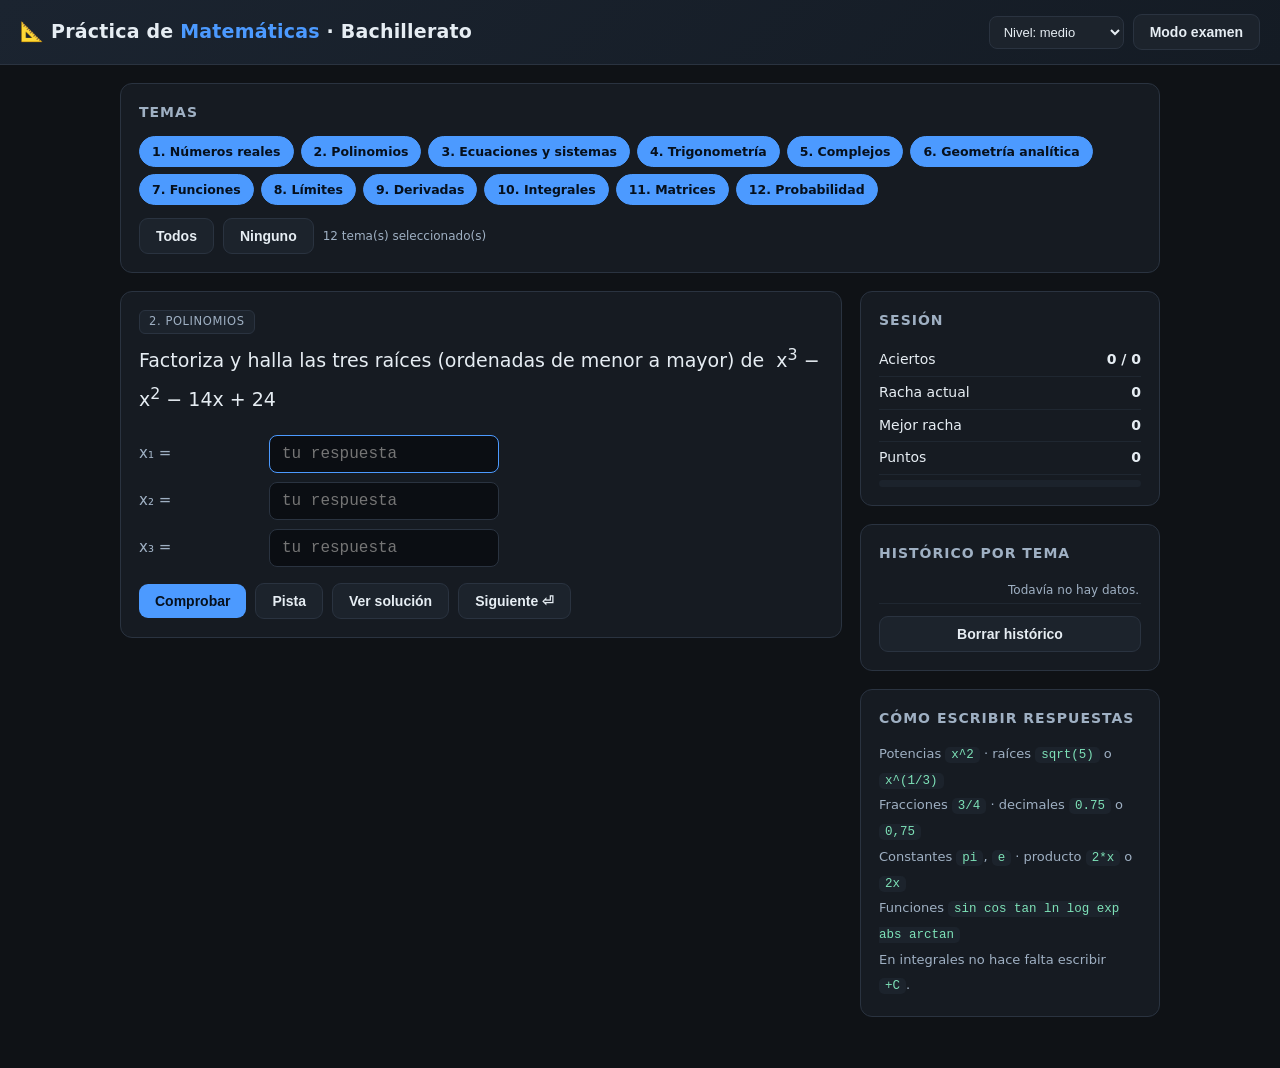
==== commit 10f8644f: "Corregir pista del ejercicio de binomio de Newton (exponentes mal etiquetados)" ====
--- a/app/index.html
+++ b/app/index.html
@@ -404,7 +404,7 @@
   const co=comb(n,k)*a**k*b**(n-k);
   return {en:`Halla el coeficiente de x<sup>${k}</sup> en el desarrollo de&nbsp; (${a===1?'':a}x ${sgn(b)})<sup>${n}</sup>`,
     ca:[{et:'coeficiente =',tipo:'num',resp:String(co)}],
-    pi:`Término general: C(${n},k)·(${a}x)<sup>${n}</sup><sup>−k</sup>·(${b})<sup>k</sup>. Busca el que deja x<sup>${k}</sup>.`,
+    pi:`Término general: C(${n},j)·(${a}x)<sup>j</sup>·(${b})<sup>${n}−j</sup>. El término con x<sup>${k}</sup> corresponde a j = ${k}.`,
     so:`C(${n},${k})·${a}<sup>${k}</sup>·(${b})<sup>${n-k}</sup> = ${comb(n,k)} · ${a**k} · ${b**(n-k)} = <b>${co}</b>`};
 });
 add('polinomios',3,()=>{
